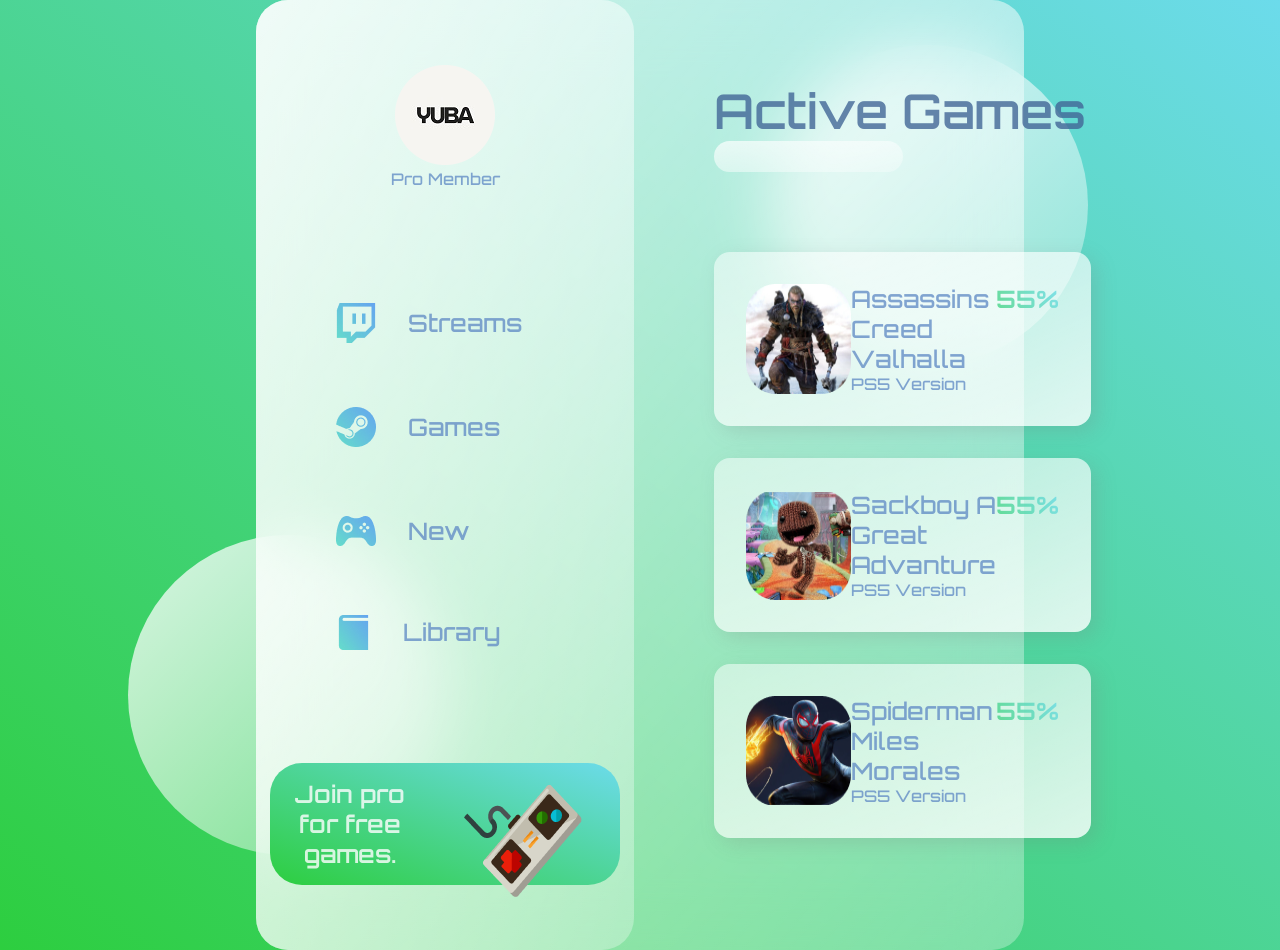
==== index.html @ a77b3f95 "Add files via upload" ====
<!doctype html>
<html lang="en">
  <head>
    <meta charset="UTF-8" />
    <meta name="viewport" content="width=device-width, initial-scale=1.0" />
    <title>Glass Website</title>
    <link rel="preconnect" href="https://fonts.googleapis.com" />
    <link rel="preconnect" href="https://fonts.gstatic.com" crossorigin />
    <link
      href="https://fonts.googleapis.com/css2?family=Orbitron:wght@400..900&display=swap"
      rel="stylesheet"
    />
    <link rel="stylesheet" href="./style.css" />
  </head>
  <body>
    <main>
      <section class="glass">
        <div class="dashboard">
          <div class="user">
            <img
              id="profile-image"
              src="./images/avatar.png"
              alt="profile picture"
            />
            <h3 id="profile-name">Yuba</h3>
            <p>Pro Member</p>
          </div>
          <div class="links">
            <div class="link">
              <img src="./images/twitch.png" alt="" />
              <h2>Streams</h2>
            </div>
            <div class="link">
              <img src="./images/steam.png" alt="" />
              <h2>Games</h2>
            </div>
            <div class="link">
              <img src="./images/upcoming.png" alt="" />
              <h2>New</h2>
            </div>
            <div class="link">
              <img src="./images/library.png" alt="" />
              <h2>Library</h2>
            </div>
          </div>
          <div class="pro">
            <h2>Join pro for free games.</h2>
            <img src="./images/controller.png" alt="" />
          </div>
        </div>
        <div class="games">
          <div class="status">
            <h1>Active Games</h1>
            <input type="text" />
          </div>
          <div class="cards">
            <div class="card">
              <img src="./images/assassins.png" alt="" />
              <div class="card-info">
                <h2>Assassins Creed Valhalla</h2>
                <p>PS5 Version</p>
                <div class="progress"></div>
              </div>
              <h2 class="percentage">55%</h2>
            </div>
            <div class="card">
              <img src="./images/sackboy.png" alt="" />
              <div class="card-info">
                <h2>Sackboy A Great Advanture</h2>
                <p>PS5 Version</p>
                <div class="progress"></div>
              </div>
              <h2 class="percentage">55%</h2>
            </div>
            <div class="card">
              <img src="./images/spiderman.png" alt="" />
              <div class="card-info">
                <h2>Spiderman Miles Morales</h2>
                <p>PS5 Version</p>
                <div class="progress"></div>
              </div>
              <h2 class="percentage">55%</h2>
            </div>
          </div>
        </div>
      </section>
    </main>
    <div class="circle1"></div>
    <div class="circle2"></div>
    <script>
      const profileName = document.getElementById("profile-name");
      const profileImage = document.getElementById("profile-image");
      const username = localStorage.getItem("username");
      if (profileName) {
        profileName.textContent = username;
      }
      if (username.toLowerCase() === "yuba") {
        profileImage.src = `images/avatar.png`;
      } else {
        profileImage.src = `https://ui-avatars.com/api/?name=${encodeURIComponent(username)}&background=1a5235&color=fff&bold=true`;
      }
    </script>
  </body>
</html>
---- style.css ----
* {
  margin: 0;
  padding: 0;
  box-sizing: border-box;
}

h1 {
  color: #426696;
  font-weight: 600;
  font-size: 3rem;
  opacity: 0.8;
}
h2,
p {
  color: #658ec6;
  font-weight: 500;
  opacity: 0.8;
}

h3 {
  color: #426696;
  font-weight: 600;
  opacity: 0.8;
}

main {
  font-family: "orbitron", sans-serif;
  min-height: 100vh;
  background: linear-gradient(to right top, #2dce3f, #6cdbeb);
  display: flex;
  align-items: center;
  justify-content: center;
}

.glass {
  background: white;
  min-height: 80vh;
  width: 60%;
  background: linear-gradient(
    to right bottom,
    rgba(255, 255, 255, 0.7),
    rgba(255, 255, 255, 0.3)
  );
  border-radius: 2rem;
  z-index: 2;
  backdrop-filter: blur(2rem);
  display: flex;
}
.circle1,
.circle2 {
  background: white;
  background: linear-gradient(
    to right bottom,
    rgba(255, 255, 255, 0.8),
    rgba(255, 255, 255, 0.3)
  );
  height: 20rem;
  width: 20rem;
  position: absolute;
  border-radius: 50%;
}

.circle1 {
  top: 5%;
  right: 15%;
}
.circle2 {
  bottom: 5%;
  left: 10%;
}
.dashboard {
  flex: 1;
  display: flex;
  flex-direction: column;
  align-items: center;
  justify-content: space-evenly;
  text-align: center;
  background: linear-gradient(
    to right bottom,
    rgba(255, 255, 255, 0.7),
    rgba(255, 255, 255, 0.3)
  );
  border-radius: 2rem;
}
.link {
  display: flex;
  margin: 2rem 0rem;
  padding: 1rem 5rem;
  align-items: center;
  cursor: pointer;
  width: 100%;
  border-radius: 18px;
  transition: 0.35s;
}

.link:hover {
  transform: translateX(10px);
  box-shadow:
    0px 10px 20px,
    rgba(0, 0, 0, 0.2);
  background: linear-gradient(
    rgba(255, 255, 255, 0.7),
    rgba(255, 255, 255, 0.3)
  );
}
.link h2 {
  padding: 0rem 2rem;
}

.games {
  flex: 2;
}

.pro {
  background: linear-gradient(to right top, #2dce3f, #6cdbeb);
  border-radius: 2rem;
  color: white;
  padding: 1rem;
  position: relative;
}

.pro img {
  position: absolute;
  top: -10%;
  right: 10%;
}
.pro h2 {
  width: 40%;
  color: white;
  font-weight: 600;
}

.status {
  margin-bottom: 3rem;
}

.status input {
  background: linear-gradient(
    to right bottom,
    rgba(255, 255, 255, 0.7),
    rgba(255, 255, 255, 0.3)
  );
  border: none;
  width: 50%;
  padding: 0.5rem;
  border-radius: 2rem;
}

.games {
  margin: 5rem;
  display: flex;
  flex-direction: column;
  justify-content: space-evenly;
}

.card {
  display: flex;
  background: linear-gradient(
    to left top,
    rgba(255, 255, 255, 0.8),
    rgba(255, 255, 255, 0.5)
  );
  border-radius: 1rem;
  margin: 2rem 0rem;
  padding: 2rem;
  box-shadow: 6px 6px 20px rgba(122, 122, 122, 0.212);
  justify-content: space-between;
}

.progress {
  background: linear-gradient(to right top, #2dce3f, #6cdbeb);
  width: 100%;
  height: 25%;
  border-radius: 1rem;
  position: relative;
  overflow: hidden;
}
.progress::after {
  content: "";
  width: 100%;
  height: 100%;
  background: rgb(236, 236, 236);
  position: absolute;
  left: 55%;
}
.card-info {
  display: flex;
  flex-direction: column;
  justify-content: space-between;
}

.percentage {
  font-weight: bold;
  background: linear-gradient(to right top, #2dce3f, #6cdbeb);
  -webkit-background-clip: text;
  background-clip: text;
  -webkit-text-fill-color: transparent;
}
@media (max-width: 768px) {
  *,
  *::before,
  *::after {
    box-sizing: border-box;
  }
  .status,
  .games h1,
  .games h2,
  .status h1 {
    text-align: center;
    display: flex;
    flex-direction: column;
    align-items: center;
    justify-content: center;
    width: 100%;
  }
  body,
  main {
    min-height: 100vh;
    height: auto;
    overflow-y: auto;
    padding: 10px 0;
  }
  .glass {
    flex-direction: column;
    width: 90%;
    min-height: auto;
    height: auto;
    margin: 0 auto;
    padding: 1rem;
  }
  .dashboard,
  .sidebar,
  .games {
    width: 100%;
    height: auto;
    min-height: auto;
    margin-left: 0;
    margin-right: 0;
  }
  .sidebar {
    align-items: center;
    text-align: center;
    margin-bottom: 2rem;
  }
  .card {
    width: 100%;
    max-width: 100%;
    height: auto;
    flex-direction: column;
    align-items: center;
    text-align: center;
    padding: 1rem;
    margin: 0 0 1rem 0;
    box-sizing: border-box;
  }
  .card img {
    width: 80px;
    height: 80px;
    object-fit: cover;
  }
}
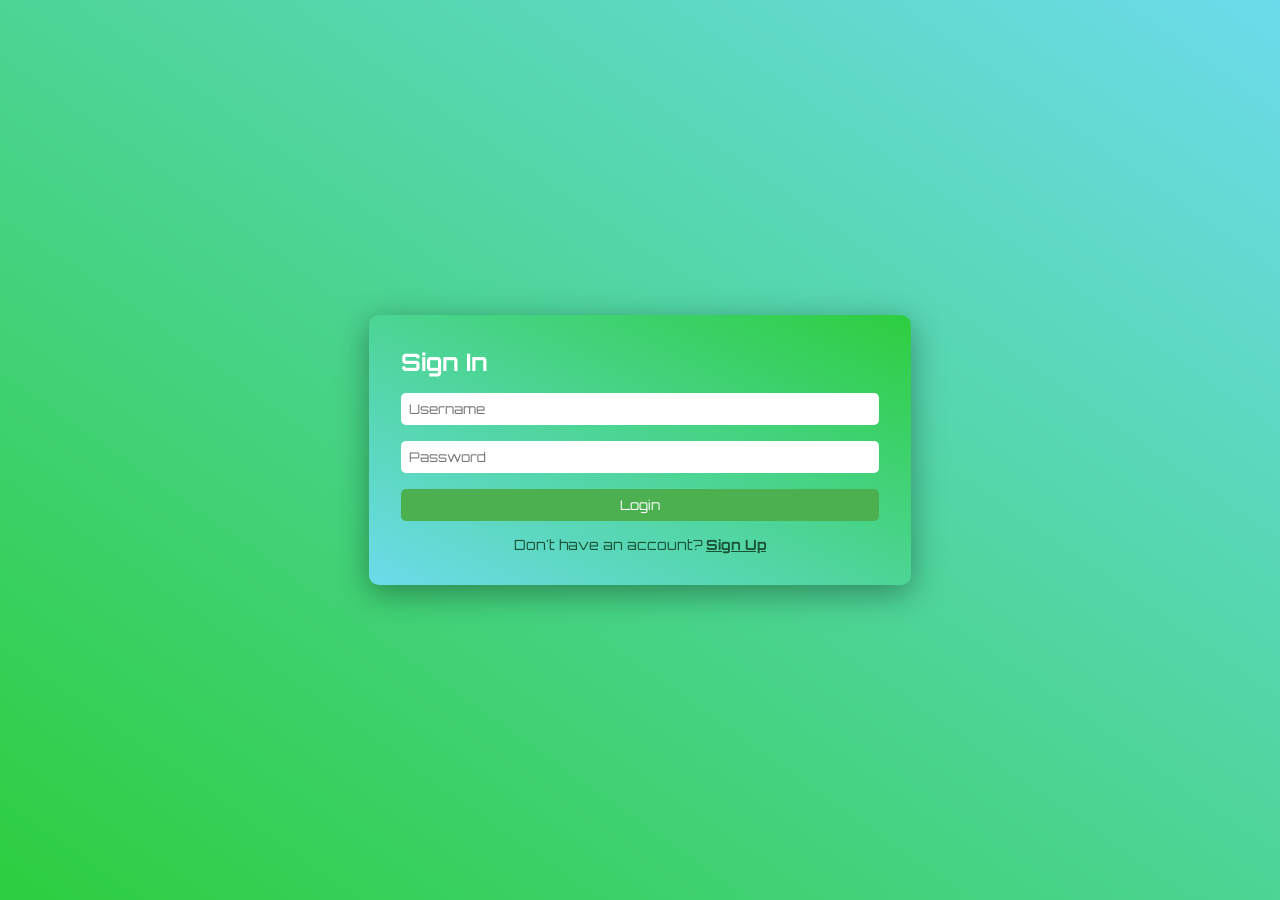
==== commit f6ab94ca: "Rename login.html to index.html" ====
--- a/index.html
+++ b/index.html
@@ -3,102 +3,95 @@
   <head>
     <meta charset="UTF-8" />
     <meta name="viewport" content="width=device-width, initial-scale=1.0" />
-    <title>Glass Website</title>
-    <link rel="preconnect" href="https://fonts.googleapis.com" />
-    <link rel="preconnect" href="https://fonts.gstatic.com" crossorigin />
-    <link
-      href="https://fonts.googleapis.com/css2?family=Orbitron:wght@400..900&display=swap"
-      rel="stylesheet"
-    />
-    <link rel="stylesheet" href="./style.css" />
+    <title>Login</title>
+    <style>
+      @import url("https://fonts.googleapis.com/css2?family=Orbitron:wght@400..900&display=swap");
+      * {
+        margin: 0;
+        padding: 0;
+        box-sizing: border-box;
+        font-family: "Orbitron", sans-serif;
+      }
+      body {
+        background: linear-gradient(to right top, #2dce3f, #6cdbeb);
+        display: flex;
+        justify-content: center;
+        align-items: center;
+        height: 100vh;
+      }
+      .login {
+        background: linear-gradient(to right top, #6cdbeb, #2dce3f);
+        padding: 2rem;
+        border-radius: 10px;
+        backdrop-filter: blur(10px);
+        box-shadow: 0 8px 32px rgba(0, 0, 0, 0.37);
+      }
+      .login h1 {
+        color: #fff;
+        margin-bottom: 1rem;
+      }
+      .login input {
+        width: 100%;
+        padding: 0.5rem;
+        margin-bottom: 1rem;
+        border: none;
+        border-radius: 5px;
+      }
+      .login button {
+        width: 100%;
+        padding: 0.5rem;
+        border: none;
+        border-radius: 5px;
+        background-color: #4caf50;
+        color: white;
+        cursor: pointer;
+      }
+      .register-link {
+        margin-top: 15px;
+        text-align: center;
+        font-size: 14px;
+        color: #1a5235;
+      }
+      .register-link a {
+        color: #1a5235;
+        text-decoration: underline;
+        font-weight: bold;
+      }
+      .register-link a:hover {
+        color: #0f3320;
+      }
+    </style>
   </head>
   <body>
     <main>
-      <section class="glass">
-        <div class="dashboard">
-          <div class="user">
-            <img
-              id="profile-image"
-              src="./images/avatar.png"
-              alt="profile picture"
+      <section class="login">
+        <div class="login-form">
+          <h1>Sign In</h1>
+          <form action="index.html">
+            <input type="text" id="username" placeholder="Username" required />
+            <input
+              type="password"
+              id="password"
+              placeholder="Password"
+              required
             />
-            <h3 id="profile-name">Yuba</h3>
-            <p>Pro Member</p>
-          </div>
-          <div class="links">
-            <div class="link">
-              <img src="./images/twitch.png" alt="" />
-              <h2>Streams</h2>
-            </div>
-            <div class="link">
-              <img src="./images/steam.png" alt="" />
-              <h2>Games</h2>
-            </div>
-            <div class="link">
-              <img src="./images/upcoming.png" alt="" />
-              <h2>New</h2>
-            </div>
-            <div class="link">
-              <img src="./images/library.png" alt="" />
-              <h2>Library</h2>
-            </div>
-          </div>
-          <div class="pro">
-            <h2>Join pro for free games.</h2>
-            <img src="./images/controller.png" alt="" />
-          </div>
-        </div>
-        <div class="games">
-          <div class="status">
-            <h1>Active Games</h1>
-            <input type="text" />
-          </div>
-          <div class="cards">
-            <div class="card">
-              <img src="./images/assassins.png" alt="" />
-              <div class="card-info">
-                <h2>Assassins Creed Valhalla</h2>
-                <p>PS5 Version</p>
-                <div class="progress"></div>
-              </div>
-              <h2 class="percentage">55%</h2>
-            </div>
-            <div class="card">
-              <img src="./images/sackboy.png" alt="" />
-              <div class="card-info">
-                <h2>Sackboy A Great Advanture</h2>
-                <p>PS5 Version</p>
-                <div class="progress"></div>
-              </div>
-              <h2 class="percentage">55%</h2>
-            </div>
-            <div class="card">
-              <img src="./images/spiderman.png" alt="" />
-              <div class="card-info">
-                <h2>Spiderman Miles Morales</h2>
-                <p>PS5 Version</p>
-                <div class="progress"></div>
-              </div>
-              <h2 class="percentage">55%</h2>
-            </div>
-          </div>
+            <button type="submit">Login</button>
+            <p class="register-link">
+              Don't have an account? <a href="register.html">Sign Up</a>
+            </p>
+          </form>
         </div>
       </section>
+      <script>
+        const loginForm = document.querySelector(".login-form form");
+        loginForm.addEventListener("submit", function (event) {
+          event.preventDefault();
+          const usernameInput = document.getElementById("username");
+          const username = usernameInput.value;
+          localStorage.setItem("username", username);
+          window.location.href = "index.html";
+        });
+      </script>
     </main>
-    <div class="circle1"></div>
-    <div class="circle2"></div>
-    <script>
-      const profileName = document.getElementById("profile-name");
-      const profileImage = document.getElementById("profile-image");
-      const username = localStorage.getItem("username");
-      if (profileName) {
-        profileName.textContent = username;
-      }
-      if (username.toLowerCase() === "yuba") {
-        profileImage.src = `images/avatar.png`;
-      } else {
-        profileImage.src = `https://ui-avatars.com/api/?name=${encodeURIComponent(username)}&background=1a5235&color=fff&bold=true`;
-      }
-    </script>
   </body>
 </html>
